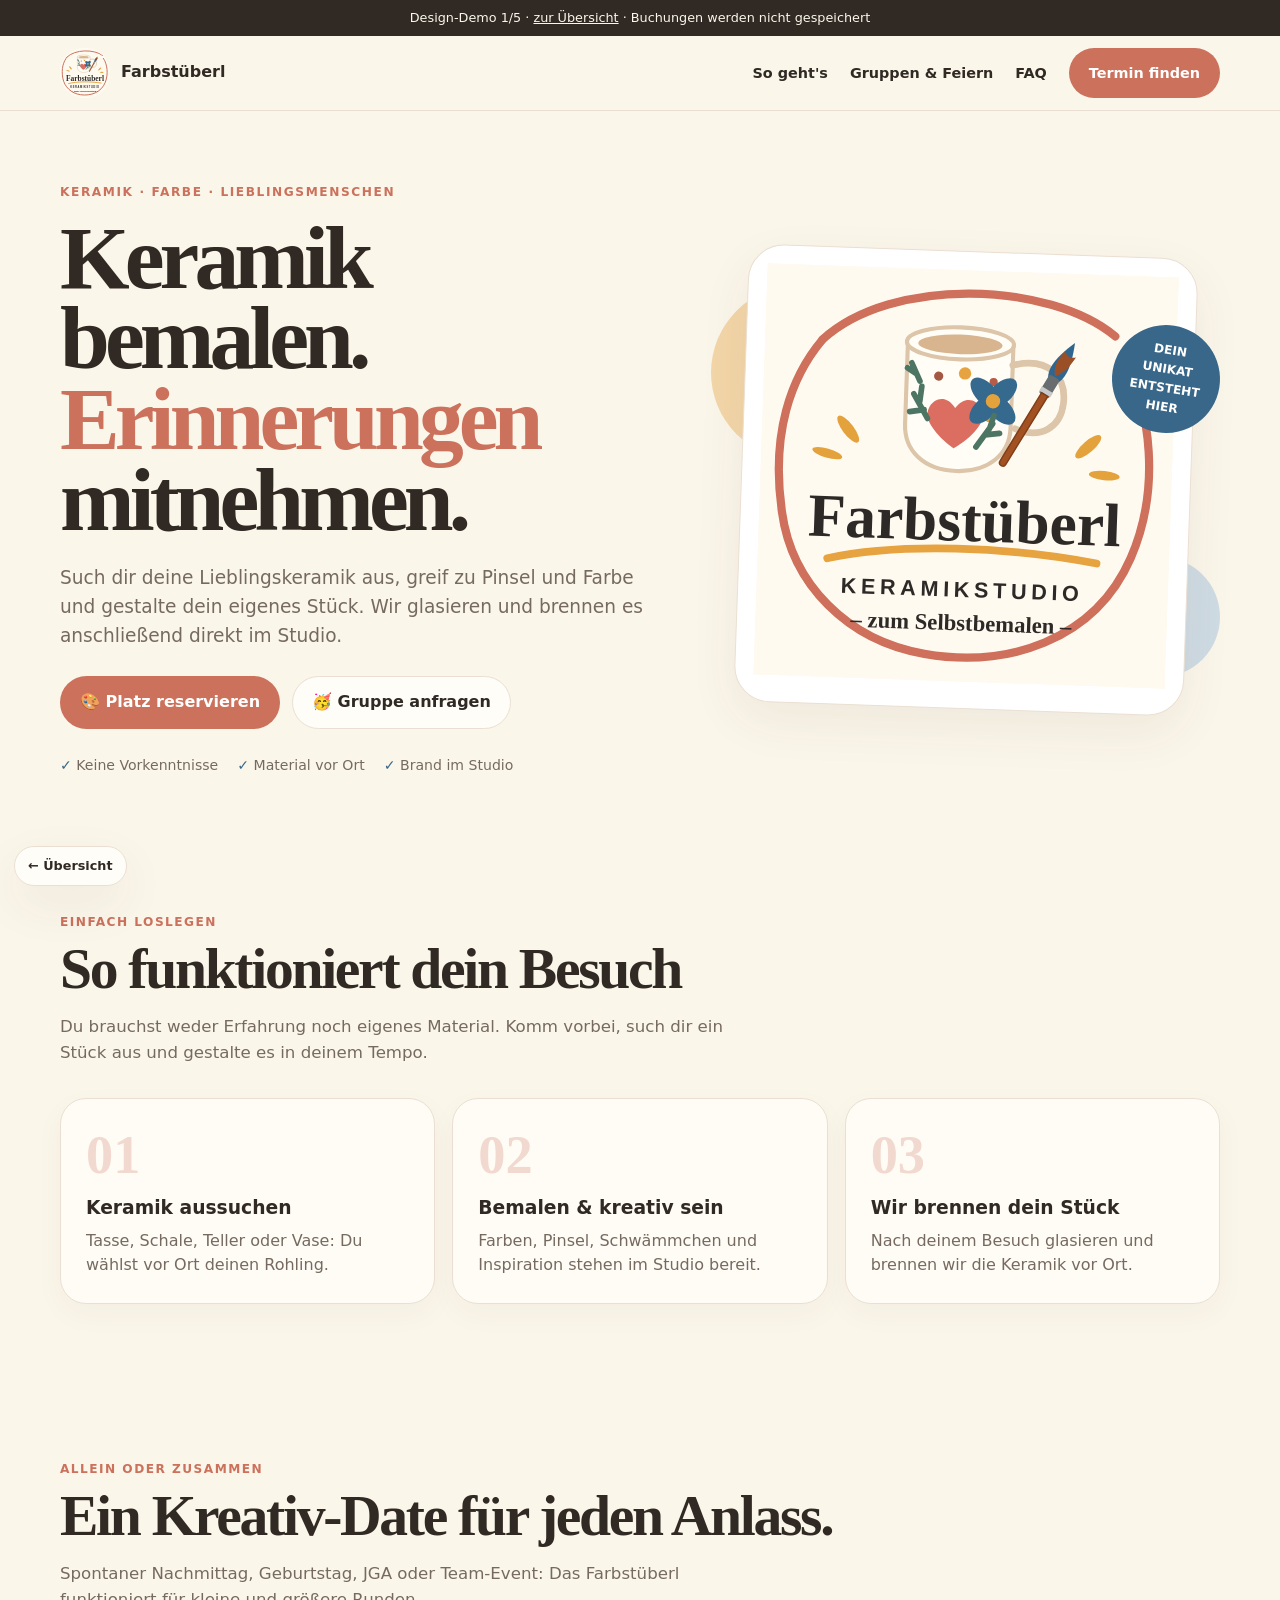
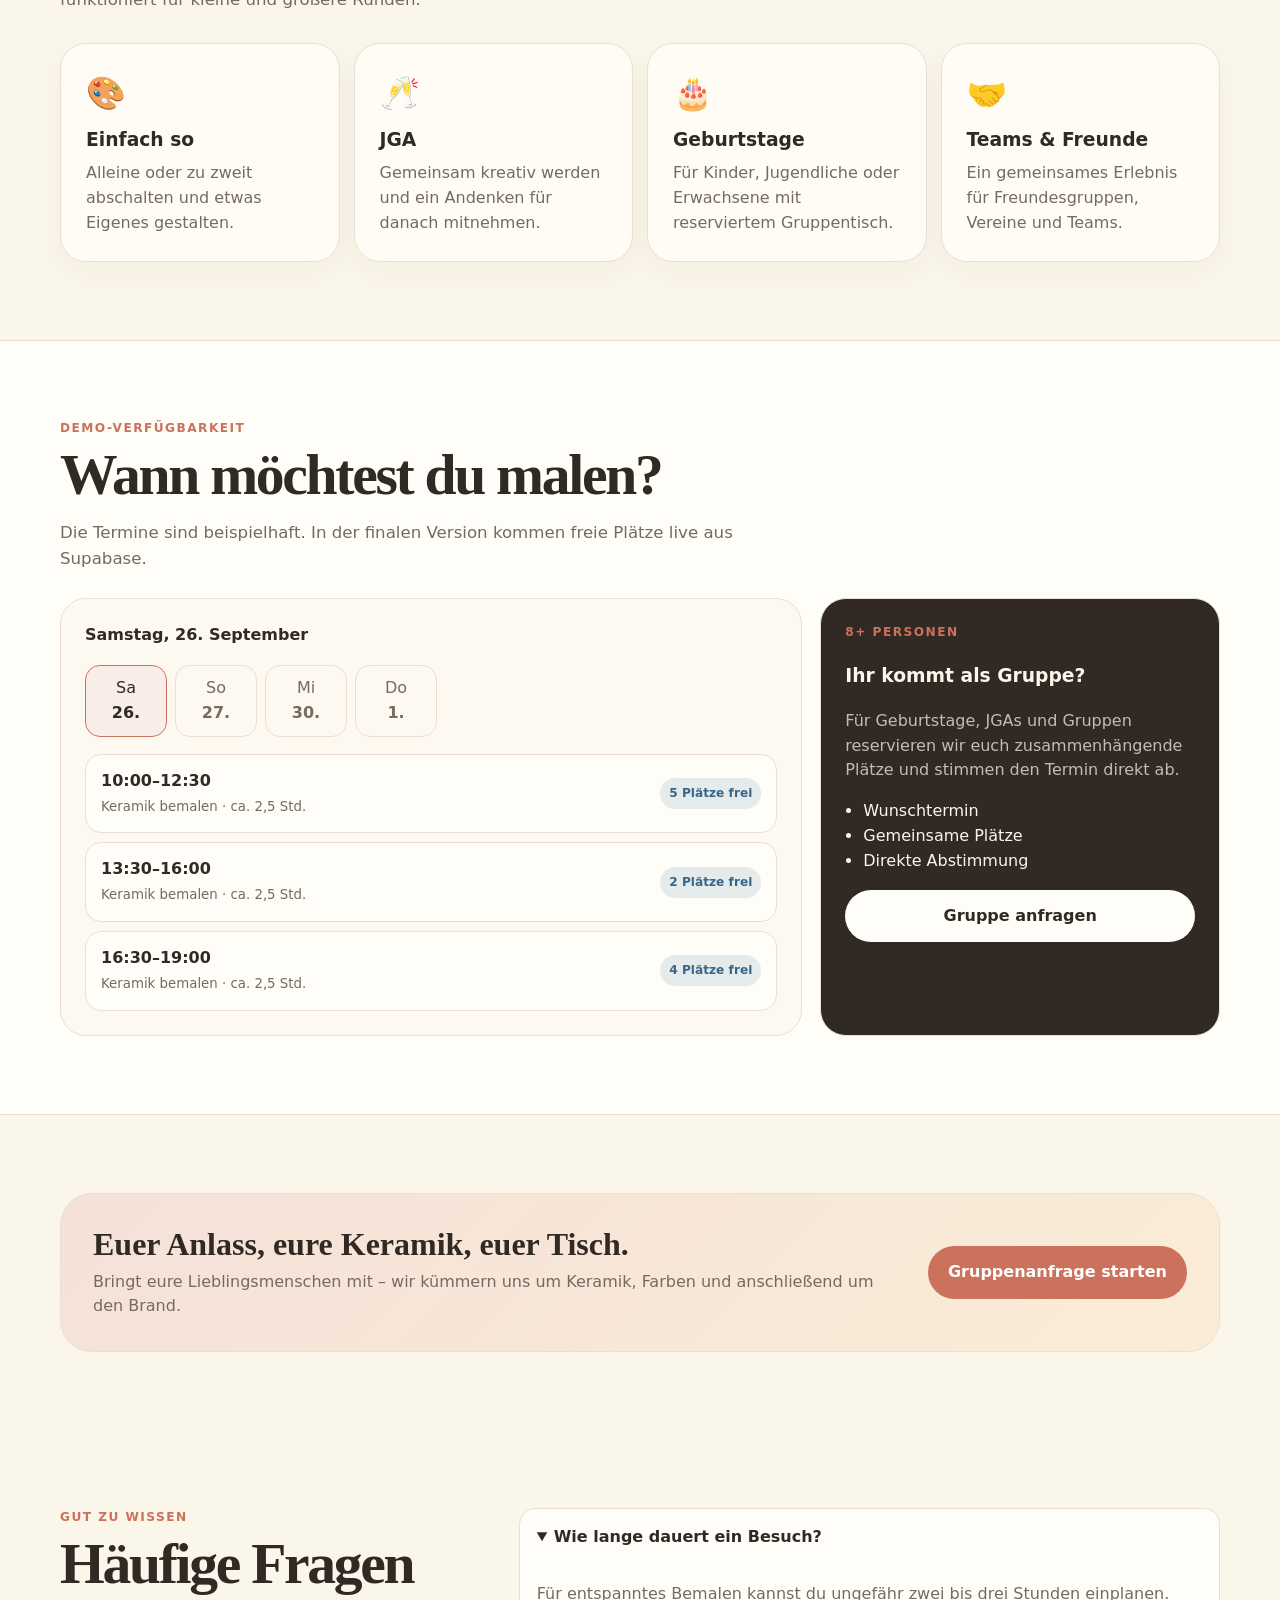
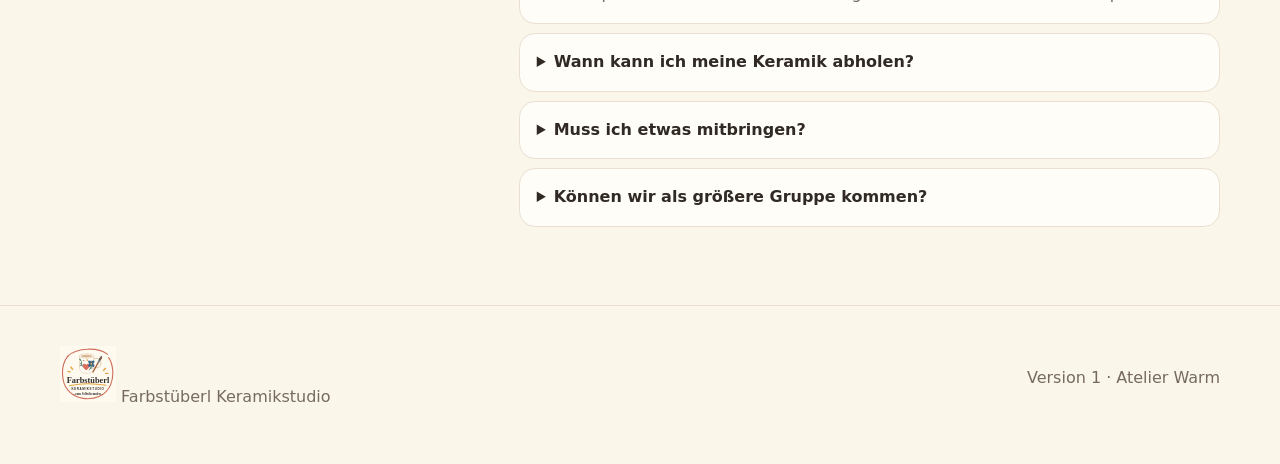
==== version-1/index.html @ 259da5bd "Add design demo 1 Atelier Warm" ====
<!doctype html><html lang="de" class="theme-1"><head><meta charset="utf-8"><meta name="viewport" content="width=device-width,initial-scale=1"><meta name="description" content="Farbstüberl Keramikstudio – Keramik selbst bemalen, Gruppen, Geburtstage, JGA und Buchung."><title>Farbstüberl · Version 1 – Atelier Warm</title><link rel="icon" href="../assets/logo.svg"><link rel="stylesheet" href="../assets/demo.css"></head><body>
<div class="demo-bar">Design-Demo 1/5 · <a href="../">zur Übersicht</a> · Buchungen werden nicht gespeichert</div>
<header><div class="wrap"><nav><a class="brand" href="#"><img src="../assets/logo.svg" alt="Farbstüberl Logo"><span>Farbstüberl</span></a><div class="navlinks"><a href="#ablauf">So geht's</a><a href="#anlaesse">Gruppen & Feiern</a><a href="#faq">FAQ</a><a class="btn" href="#buchen">Termin finden</a></div></nav></div></header>
<main><section class="hero"><div class="wrap hero-grid"><div><div class="eyebrow">Keramik · Farbe · Lieblingsmenschen</div><h1>Keramik bemalen.<br><span>Erinnerungen</span> mitnehmen.</h1><p class="lead">Such dir deine Lieblingskeramik aus, greif zu Pinsel und Farbe und gestalte dein eigenes Stück. Wir glasieren und brennen es anschließend direkt im Studio.</p><div class="actions"><a class="btn" href="#buchen">🎨 Platz reservieren</a><button class="btn alt group-btn">🥳 Gruppe anfragen</button></div><div class="micro"><span><b>✓</b> Keine Vorkenntnisse</span><span><b>✓</b> Material vor Ort</span><span><b>✓</b> Brand im Studio</span></div></div><div class="hero-art"><div class="blob a"></div><div class="blob b"></div><div class="logo-card"><img src="../assets/logo.svg" alt="Farbstüberl Keramikstudio"></div><div class="stamp">DEIN<br>UNIKAT<br>ENTSTEHT<br>HIER</div></div></div></section>
<section id="ablauf"><div class="wrap"><div class="kicker">Einfach loslegen</div><h2>So funktioniert dein Besuch</h2><p class="copy">Du brauchst weder Erfahrung noch eigenes Material. Komm vorbei, such dir ein Stück aus und gestalte es in deinem Tempo.</p><div class="cards"><article class="card step"><div class="num">01</div><h3>Keramik aussuchen</h3><p>Tasse, Schale, Teller oder Vase: Du wählst vor Ort deinen Rohling.</p></article><article class="card step"><div class="num">02</div><h3>Bemalen & kreativ sein</h3><p>Farben, Pinsel, Schwämmchen und Inspiration stehen im Studio bereit.</p></article><article class="card step"><div class="num">03</div><h3>Wir brennen dein Stück</h3><p>Nach deinem Besuch glasieren und brennen wir die Keramik vor Ort.</p></article></div></div></section>
<section id="anlaesse"><div class="wrap"><div class="kicker">Allein oder zusammen</div><h2>Ein Kreativ-Date für jeden Anlass.</h2><p class="copy">Spontaner Nachmittag, Geburtstag, JGA oder Team-Event: Das Farbstüberl funktioniert für kleine und größere Runden.</p><div class="occasion-grid"><article class="card occasion"><span class="emoji">🎨</span><div><h3>Einfach so</h3><p>Alleine oder zu zweit abschalten und etwas Eigenes gestalten.</p></div></article><article class="card occasion"><span class="emoji">🥂</span><div><h3>JGA</h3><p>Gemeinsam kreativ werden und ein Andenken für danach mitnehmen.</p></div></article><article class="card occasion"><span class="emoji">🎂</span><div><h3>Geburtstage</h3><p>Für Kinder, Jugendliche oder Erwachsene mit reserviertem Gruppentisch.</p></div></article><article class="card occasion"><span class="emoji">🤝</span><div><h3>Teams & Freunde</h3><p>Ein gemeinsames Erlebnis für Freundesgruppen, Vereine und Teams.</p></div></article></div></div></section>
<section class="booking" id="buchen"><div class="wrap"><div class="kicker">Demo-Verfügbarkeit</div><h2>Wann möchtest du malen?</h2><p class="copy">Die Termine sind beispielhaft. In der finalen Version kommen freie Plätze live aus Supabase.</p><div class="bookgrid"><div class="panel"><strong>Samstag, 26. September</strong><div class="days"><div class="day active">Sa<br><b>26.</b></div><div class="day">So<br><b>27.</b></div><div class="day">Mi<br><b>30.</b></div><div class="day">Do<br><b>1.</b></div></div><div class="slots"><button class="slot" data-slot="Samstag, 26. September · 10:00–12:30"><span><b>10:00–12:30</b><br><small>Keramik bemalen · ca. 2,5 Std.</small></span><span class="free">5 Plätze frei</span></button><button class="slot" data-slot="Samstag, 26. September · 13:30–16:00"><span><b>13:30–16:00</b><br><small>Keramik bemalen · ca. 2,5 Std.</small></span><span class="free">2 Plätze frei</span></button><button class="slot" data-slot="Samstag, 26. September · 16:30–19:00"><span><b>16:30–19:00</b><br><small>Keramik bemalen · ca. 2,5 Std.</small></span><span class="free">4 Plätze frei</span></button></div></div><aside class="panel groupbox"><div class="kicker">8+ Personen</div><h3>Ihr kommt als Gruppe?</h3><p>Für Geburtstage, JGAs und Gruppen reservieren wir euch zusammenhängende Plätze und stimmen den Termin direkt ab.</p><ul><li>Wunschtermin</li><li>Gemeinsame Plätze</li><li>Direkte Abstimmung</li></ul><button class="btn group-btn">Gruppe anfragen</button></aside></div></div></section>
<section><div class="wrap"><div class="cta"><div><h3>Euer Anlass, eure Keramik, euer Tisch.</h3><p>Bringt eure Lieblingsmenschen mit – wir kümmern uns um Keramik, Farben und anschließend um den Brand.</p></div><button class="btn group-btn">Gruppenanfrage starten</button></div></div></section>
<section id="faq"><div class="wrap faq"><div><div class="kicker">Gut zu wissen</div><h2>Häufige Fragen</h2></div><div class="faqs"><details open><summary>Wie lange dauert ein Besuch?</summary><p>Für entspanntes Bemalen kannst du ungefähr zwei bis drei Stunden einplanen.</p></details><details><summary>Wann kann ich meine Keramik abholen?</summary><p>Nach dem Bemalen wird dein Stück glasiert und direkt im Studio gebrannt. Den Abholtermin teilen wir dir mit.</p></details><details><summary>Muss ich etwas mitbringen?</summary><p>Nein. Keramik, Farben, Pinsel und weiteres Material gibt es vor Ort.</p></details><details><summary>Können wir als größere Gruppe kommen?</summary><p>Ja. Für JGA, Geburtstag und andere Gruppen empfehlen wir die Gruppenanfrage.</p></details></div></div></section></main>
<footer><div class="wrap foot"><div><img src="../assets/logo.svg" alt=""> Farbstüberl Keramikstudio</div><div>Version 1 · Atelier Warm</div></div></footer><a class="back" href="../">← Übersicht</a>
<div class="modal"><div class="modal-panel"><button class="modal-close" aria-label="Schließen">×</button><h3>Platz reservieren</h3><p>Demo – es werden keine Daten gespeichert.</p><div id="chosen"></div><form class="form" id="demo-form" onsubmit="event.preventDefault();this.style.display='none';document.getElementById('success').hidden=false"><input placeholder="Name" required><input type="email" placeholder="E-Mail" required><select><option>1 Person</option><option>2 Personen</option><option>3 Personen</option><option>4 Personen</option><option>5+ Personen</option></select><select><option>Einfach so</option><option>Geburtstag</option><option>JGA</option><option>Team</option></select><button class="btn" type="submit">Demo-Buchung absenden</button></form><div class="success" id="success" hidden><h3>✓ Sieht gut aus!</h3><p>In der echten Version wäre die Buchung jetzt gespeichert und bestätigt.</p><button class="btn modal-close">Schließen</button></div></div></div><script src="../assets/demo.js"></script></body></html>
---- assets/demo.css ----
:root{--bg:#fbf6ea;--paper:#fffdf8;--ink:#302924;--muted:#766a60;--accent:#cb715c;--accent2:#386789;--accent3:#e4a33e;--line:#eadfd2;--shadow:0 18px 50px #49382812;--radius:26px}
*{box-sizing:border-box}html{scroll-behavior:smooth}body{margin:0;background:var(--bg);color:var(--ink);font-family:Inter,ui-sans-serif,system-ui,-apple-system,sans-serif;line-height:1.55}a{color:inherit;text-decoration:none}button,input,select{font:inherit}.wrap{width:min(1160px,calc(100% - 32px));margin:auto}
.demo-bar{background:var(--ink);color:var(--bg);padding:8px 16px;text-align:center;font-size:.8rem}.demo-bar a{text-decoration:underline}
header{position:sticky;top:0;z-index:30;background:color-mix(in srgb,var(--bg) 88%,transparent);backdrop-filter:blur(14px);border-bottom:1px solid var(--line)}
nav{min-height:74px;display:flex;align-items:center;justify-content:space-between;gap:20px}.brand{display:flex;align-items:center;gap:11px;font-weight:900}.brand img{width:50px;height:50px;border-radius:50%;background:#fff}.navlinks{display:flex;gap:22px;align-items:center;font-size:.9rem;font-weight:750}
.btn{display:inline-flex;align-items:center;justify-content:center;border:1px solid transparent;border-radius:999px;padding:13px 19px;background:var(--accent);color:white;font-weight:850;cursor:pointer;transition:.18s}.btn:hover{transform:translateY(-1px)}.btn.alt{background:var(--paper);color:var(--ink);border-color:var(--line)}
.hero{padding:72px 0 58px;overflow:hidden}.hero-grid{display:grid;grid-template-columns:1.08fr .92fr;gap:54px;align-items:center}.eyebrow{text-transform:uppercase;letter-spacing:.13em;color:var(--accent);font-size:.76rem;font-weight:900}
h1{font-family:Georgia,serif;font-size:clamp(3.4rem,7vw,6.6rem);line-height:.9;letter-spacing:-.055em;margin:16px 0 24px}h1 span{color:var(--accent)}.lead{font-size:1.16rem;color:var(--muted);max-width:670px}.actions{display:flex;gap:12px;flex-wrap:wrap;margin-top:26px}.micro{display:flex;gap:19px;flex-wrap:wrap;margin-top:26px;color:var(--muted);font-size:.88rem}.micro b{color:var(--accent2)}
.hero-art{position:relative;min-height:490px;display:grid;place-items:center}.logo-card{position:relative;z-index:2;width:min(450px,90%);aspect-ratio:1;background:#fff;border:1px solid var(--line);border-radius:36px;padding:18px;box-shadow:var(--shadow);transform:rotate(2deg)}.logo-card img{width:100%;height:100%;object-fit:contain}.blob{position:absolute;border-radius:50%}.blob.a{width:175px;height:175px;background:color-mix(in srgb,var(--accent3) 45%,white);left:0;top:50px}.blob.b{width:120px;height:120px;background:color-mix(in srgb,var(--accent2) 24%,white);right:0;bottom:48px}.stamp{position:absolute;right:0;top:90px;z-index:4;width:108px;height:108px;border-radius:50%;display:grid;place-items:center;text-align:center;background:var(--accent2);color:white;font-size:.76rem;font-weight:900;transform:rotate(9deg)}
section{padding:78px 0}.kicker{text-transform:uppercase;letter-spacing:.12em;color:var(--accent);font-size:.76rem;font-weight:900}h2{font-family:Georgia,serif;font-size:clamp(2.25rem,4.5vw,4rem);line-height:1;letter-spacing:-.04em;margin:8px 0 14px}.copy{color:var(--muted);max-width:700px;font-size:1.04rem}
.cards{display:grid;grid-template-columns:repeat(3,1fr);gap:17px;margin-top:32px}.card{background:color-mix(in srgb,var(--paper) 92%,transparent);border:1px solid var(--line);border-radius:var(--radius);padding:25px;box-shadow:0 10px 30px #4938280a}.step .num{font:700 3.4rem Georgia;color:color-mix(in srgb,var(--accent) 25%,transparent)}.step h3,.occasion h3{margin:7px 0}.step p,.occasion p{margin:0;color:var(--muted)}
.occasion-grid{display:grid;grid-template-columns:repeat(4,1fr);gap:14px;margin-top:30px}.occasion{min-height:190px;display:flex;flex-direction:column;justify-content:space-between}.emoji{font-size:2rem}
.booking{background:var(--paper);border-block:1px solid var(--line)}.bookgrid{display:grid;grid-template-columns:1.3fr .7fr;gap:18px;margin-top:27px}.panel{background:color-mix(in srgb,var(--bg) 58%,var(--paper));border:1px solid var(--line);border-radius:var(--radius);padding:24px}.days{display:flex;gap:8px;overflow:auto;margin:17px 0}.day{min-width:82px;border:1px solid var(--line);border-radius:15px;padding:10px;text-align:center;color:var(--muted)}.day.active{background:color-mix(in srgb,var(--accent) 11%,var(--paper));border-color:var(--accent);color:var(--ink)}.slots{display:grid;gap:9px}.slot{width:100%;border:1px solid var(--line);background:var(--paper);color:var(--ink);border-radius:16px;padding:14px 15px;display:flex;justify-content:space-between;align-items:center;text-align:left;cursor:pointer}.slot:hover{border-color:var(--accent)}.slot small{color:var(--muted)}.free{background:color-mix(in srgb,var(--accent2) 13%,var(--paper));color:var(--accent2);border-radius:999px;padding:6px 9px;font-size:.76rem;font-weight:900}
.groupbox{background:var(--ink);color:var(--bg)}.groupbox p{color:color-mix(in srgb,var(--bg) 72%,transparent)}.groupbox ul{padding-left:18px}.groupbox .btn{width:100%;background:var(--paper);color:var(--ink)}
.cta{display:grid;grid-template-columns:1fr auto;gap:25px;align-items:center;background:linear-gradient(135deg,color-mix(in srgb,var(--accent) 20%,var(--paper)),color-mix(in srgb,var(--accent3) 18%,var(--paper)));border:1px solid var(--line);border-radius:calc(var(--radius) + 6px);padding:32px}.cta h3{font:700 2rem Georgia;margin:0 0 7px}.cta p{margin:0;color:var(--muted)}
.faq{display:grid;grid-template-columns:.75fr 1.25fr;gap:38px}.faqs{display:grid;gap:9px}details{background:var(--paper);border:1px solid var(--line);border-radius:16px;padding:0 17px}summary{padding:16px 0;font-weight:850;cursor:pointer}details p{color:var(--muted)}
footer{border-top:1px solid var(--line);padding:40px 0 54px;color:var(--muted)}.foot{display:flex;justify-content:space-between;align-items:center;gap:20px}.foot img{width:56px}
.modal{position:fixed;inset:0;background:#201915aa;display:none;place-items:center;padding:18px;z-index:99}.modal.open{display:grid}.modal-panel{width:min(560px,100%);background:var(--paper);color:var(--ink);border:1px solid var(--line);border-radius:26px;padding:25px;position:relative;box-shadow:0 28px 90px #0005}.modal-close{position:absolute;right:14px;top:14px;width:40px;height:40px;border:1px solid var(--line);border-radius:50%;background:var(--bg);color:var(--ink);cursor:pointer}.modal h3{font:700 1.75rem Georgia;margin:0 48px 8px 0}#chosen{background:var(--bg);border:1px solid var(--line);border-radius:13px;padding:12px;margin:14px 0}.form{display:grid;grid-template-columns:1fr 1fr;gap:10px}.form input,.form select{width:100%;padding:11px;border:1px solid var(--line);border-radius:12px;background:#fff;color:#222}.form .btn{grid-column:1/-1}.success{text-align:center;padding:18px}
.back{position:fixed;left:14px;bottom:14px;z-index:50;background:var(--paper);color:var(--ink);border:1px solid var(--line);padding:9px 13px;border-radius:999px;font-size:.8rem;font-weight:850;box-shadow:var(--shadow)}
/* Version 2: Color Pop */
.theme-2{--bg:#fff7df;--paper:#fff;--ink:#252220;--muted:#5e554d;--accent:#e86f61;--accent2:#2e6893;--accent3:#f6c945;--line:#252220;--radius:18px}.theme-2 body{}.theme-2 header{background:#f6c945f0;border-bottom:3px solid var(--ink)}.theme-2 .brand img,.theme-2 .card,.theme-2 .panel,.theme-2 .logo-card,.theme-2 details,.theme-2 .cta{border-width:3px;box-shadow:7px 7px 0 var(--ink)}.theme-2 .btn{border:3px solid var(--ink);box-shadow:4px 4px 0 var(--ink);border-radius:14px}.theme-2 h1,.theme-2 h2,.theme-2 .cta h3{font-family:Arial Black,Arial,sans-serif;text-transform:uppercase}.theme-2 h1{font-size:clamp(3.7rem,8vw,7.2rem)}.theme-2 h1 span{display:inline-block;background:var(--accent);color:#fff;padding:0 .08em;transform:rotate(-2deg)}.theme-2 .logo-card{transform:rotate(3deg)}.theme-2 .stamp{background:var(--accent);border:3px solid var(--ink)}.theme-2 .occasion:nth-child(2){background:var(--accent3)}.theme-2 .occasion:nth-child(3){background:var(--accent2);color:white}.theme-2 .occasion:nth-child(3) p{color:#e8eef4}
/* Version 3: Galerie Minimal */
.theme-3{--bg:#f7f5f0;--paper:#fff;--ink:#1e1d1a;--muted:#77736d;--accent:#b75f4e;--accent2:#4a4a46;--accent3:#d9d5cd;--line:#d9d5cd;--radius:0}.theme-3 .btn{border-radius:0;background:var(--ink)}.theme-3 .btn.alt{background:transparent;border:0;border-bottom:1px solid var(--ink)}.theme-3 .logo-card,.theme-3 .card,.theme-3 .panel,.theme-3 details,.theme-3 .cta{box-shadow:none}.theme-3 .logo-card{transform:none}.theme-3 .blob,.theme-3 .stamp{display:none}.theme-3 h1{font-weight:400;font-size:clamp(4rem,8vw,7.6rem)}.theme-3 .cards,.theme-3 .occasion-grid{gap:0}.theme-3 .card{border-right:0;border-bottom:0}.theme-3 .card:last-child{border-right:1px solid var(--line)}.theme-3 .occasion{min-height:220px}.theme-3 .slot{border-radius:0;border-inline:0}.theme-3 .day{border-radius:0}.theme-3 .groupbox{background:#f0eee9;color:var(--ink)}.theme-3 .groupbox p{color:var(--muted)}.theme-3 .groupbox .btn{background:var(--ink);color:white}
/* Version 4: Night Studio */
.theme-4{--bg:#15181c;--paper:#20242a;--ink:#f7f1e8;--muted:#aeb2b6;--accent:#75c5c7;--accent2:#ed8b65;--accent3:#f1c05e;--line:#353b43;--radius:23px}.theme-4 body{background:radial-gradient(circle at 75% 0,#21343b,transparent 28%),var(--bg)}.theme-4 header{background:#15181cee}.theme-4 .logo-card{background:#fff;box-shadow:0 30px 90px #0008}.theme-4 .stamp{background:var(--accent2)}.theme-4 .card,.theme-4 .panel,.theme-4 details{background:linear-gradient(145deg,#20242a,#1a1d22)}.theme-4 .booking{background:#111418}.theme-4 .slot{background:#171b1f}.theme-4 .groupbox{background:linear-gradient(145deg,#2c2524,#20242a)}.theme-4 .groupbox .btn{background:var(--accent2);color:#17120f}.theme-4 .cta{background:linear-gradient(90deg,#2c2524,#1e292b)}
/* Version 5: Handgemacht */
.theme-5{--bg:#fbf3df;--paper:#fffaf0;--ink:#312b27;--muted:#75685d;--accent:#ce6e59;--accent2:#3d6f92;--accent3:#e7aa41;--line:#3b332d;--radius:8px}.theme-5 body{background-color:var(--bg);background-image:linear-gradient(#8d78570b 1px,transparent 1px),linear-gradient(90deg,#8d78570b 1px,transparent 1px);background-size:24px 24px}.theme-5 h1{font-family:"Comic Sans MS","Bradley Hand",cursive}.theme-5 h2,.theme-5 .cta h3{font-family:"Comic Sans MS","Bradley Hand",cursive}.theme-5 .btn,.theme-5 .card,.theme-5 .panel,.theme-5 details,.theme-5 .logo-card,.theme-5 .cta{border-width:2px;box-shadow:6px 7px 0 #77665333}.theme-5 .card:nth-child(odd){transform:rotate(-.5deg)}.theme-5 .card:nth-child(even){transform:rotate(.6deg)}.theme-5 .logo-card{transform:rotate(4deg)}.theme-5 .stamp{border:2px solid var(--line);background:var(--accent3);color:var(--ink)}.theme-5 .booking{background:#f0e3c8;border-block:2px dashed #a49174}.theme-5 .groupbox{background:#f5d6cf;color:var(--ink)}.theme-5 .groupbox p{color:var(--muted)}.theme-5 .groupbox .btn{background:var(--accent);color:#fff}
@media(max-width:900px){.navlinks a:not(.btn){display:none}.hero-grid,.bookgrid,.faq{grid-template-columns:1fr}.hero-art{min-height:410px}.cards{grid-template-columns:1fr}.occasion-grid{grid-template-columns:1fr 1fr}.cta{grid-template-columns:1fr}}@media(max-width:600px){h1{font-size:3.5rem}.occasion-grid{grid-template-columns:1fr}.form{grid-template-columns:1fr}.form .btn{grid-column:auto}.foot{flex-direction:column;align-items:flex-start}}
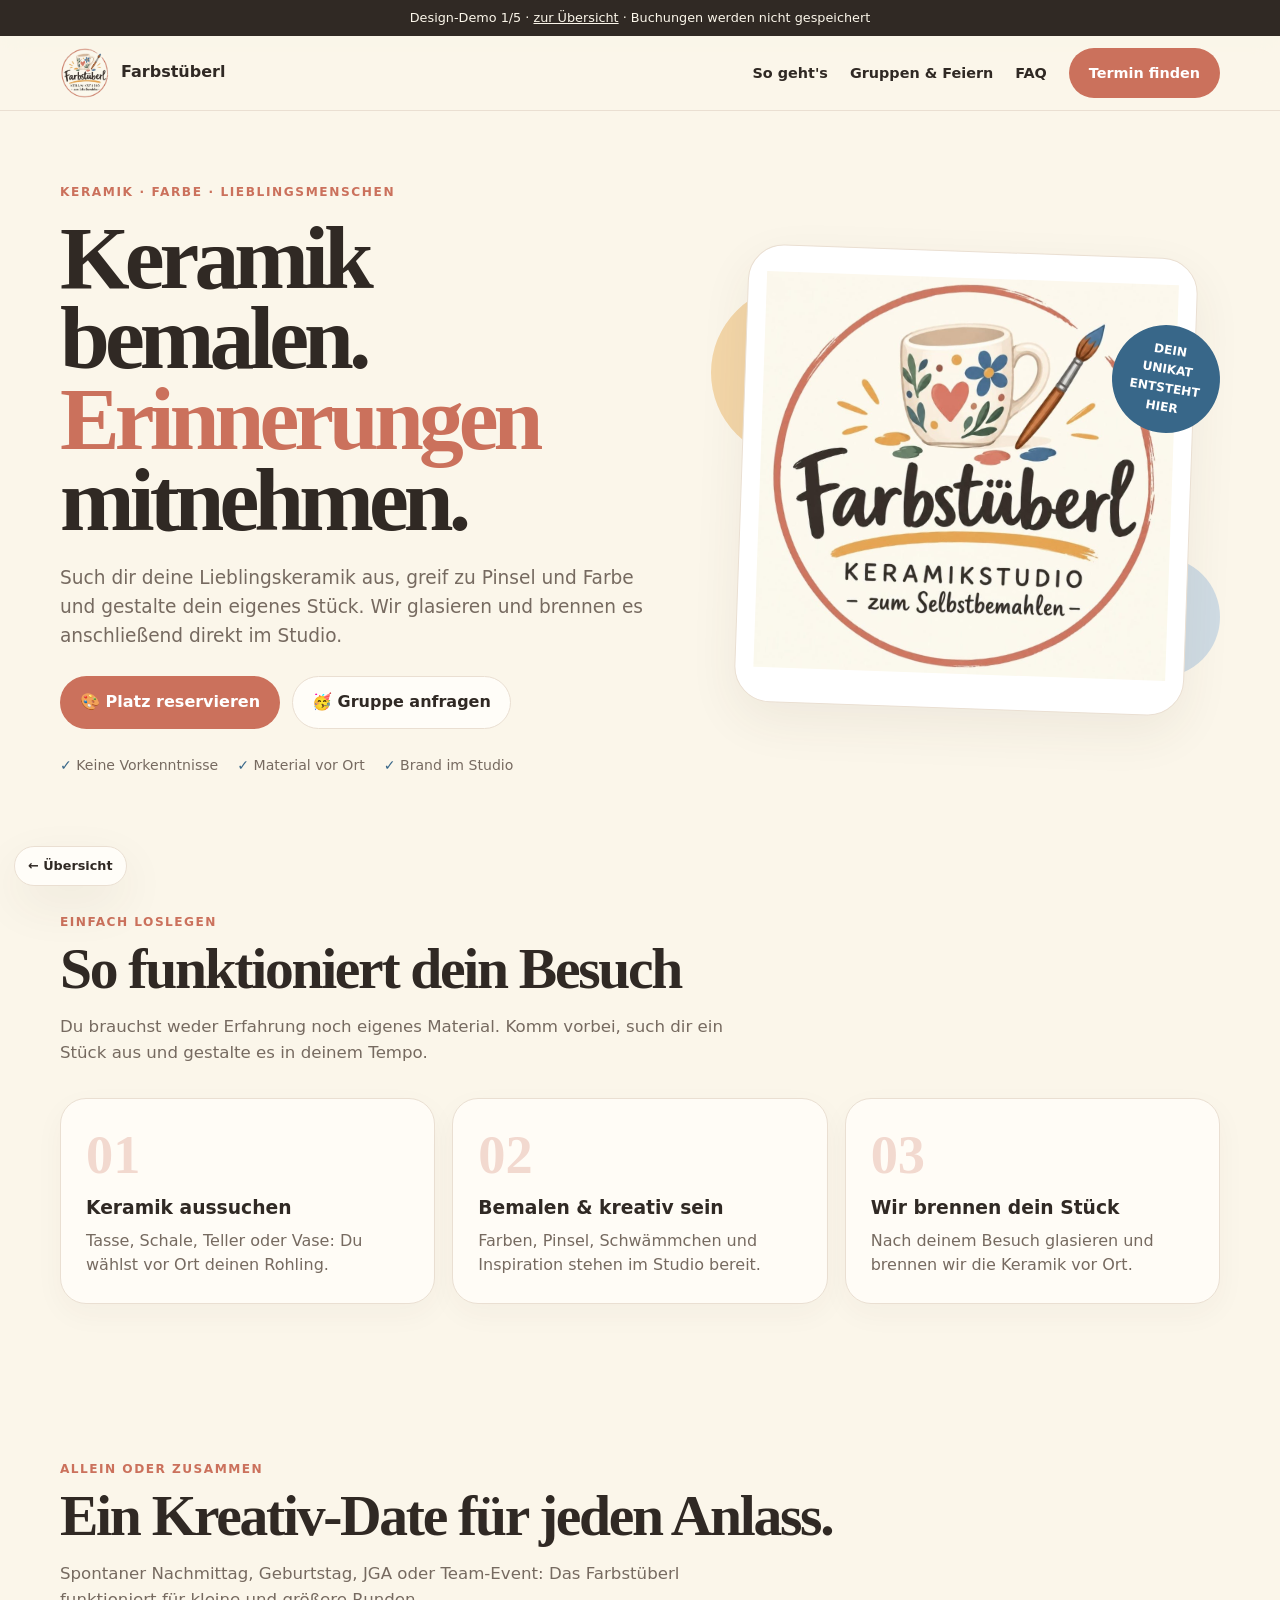
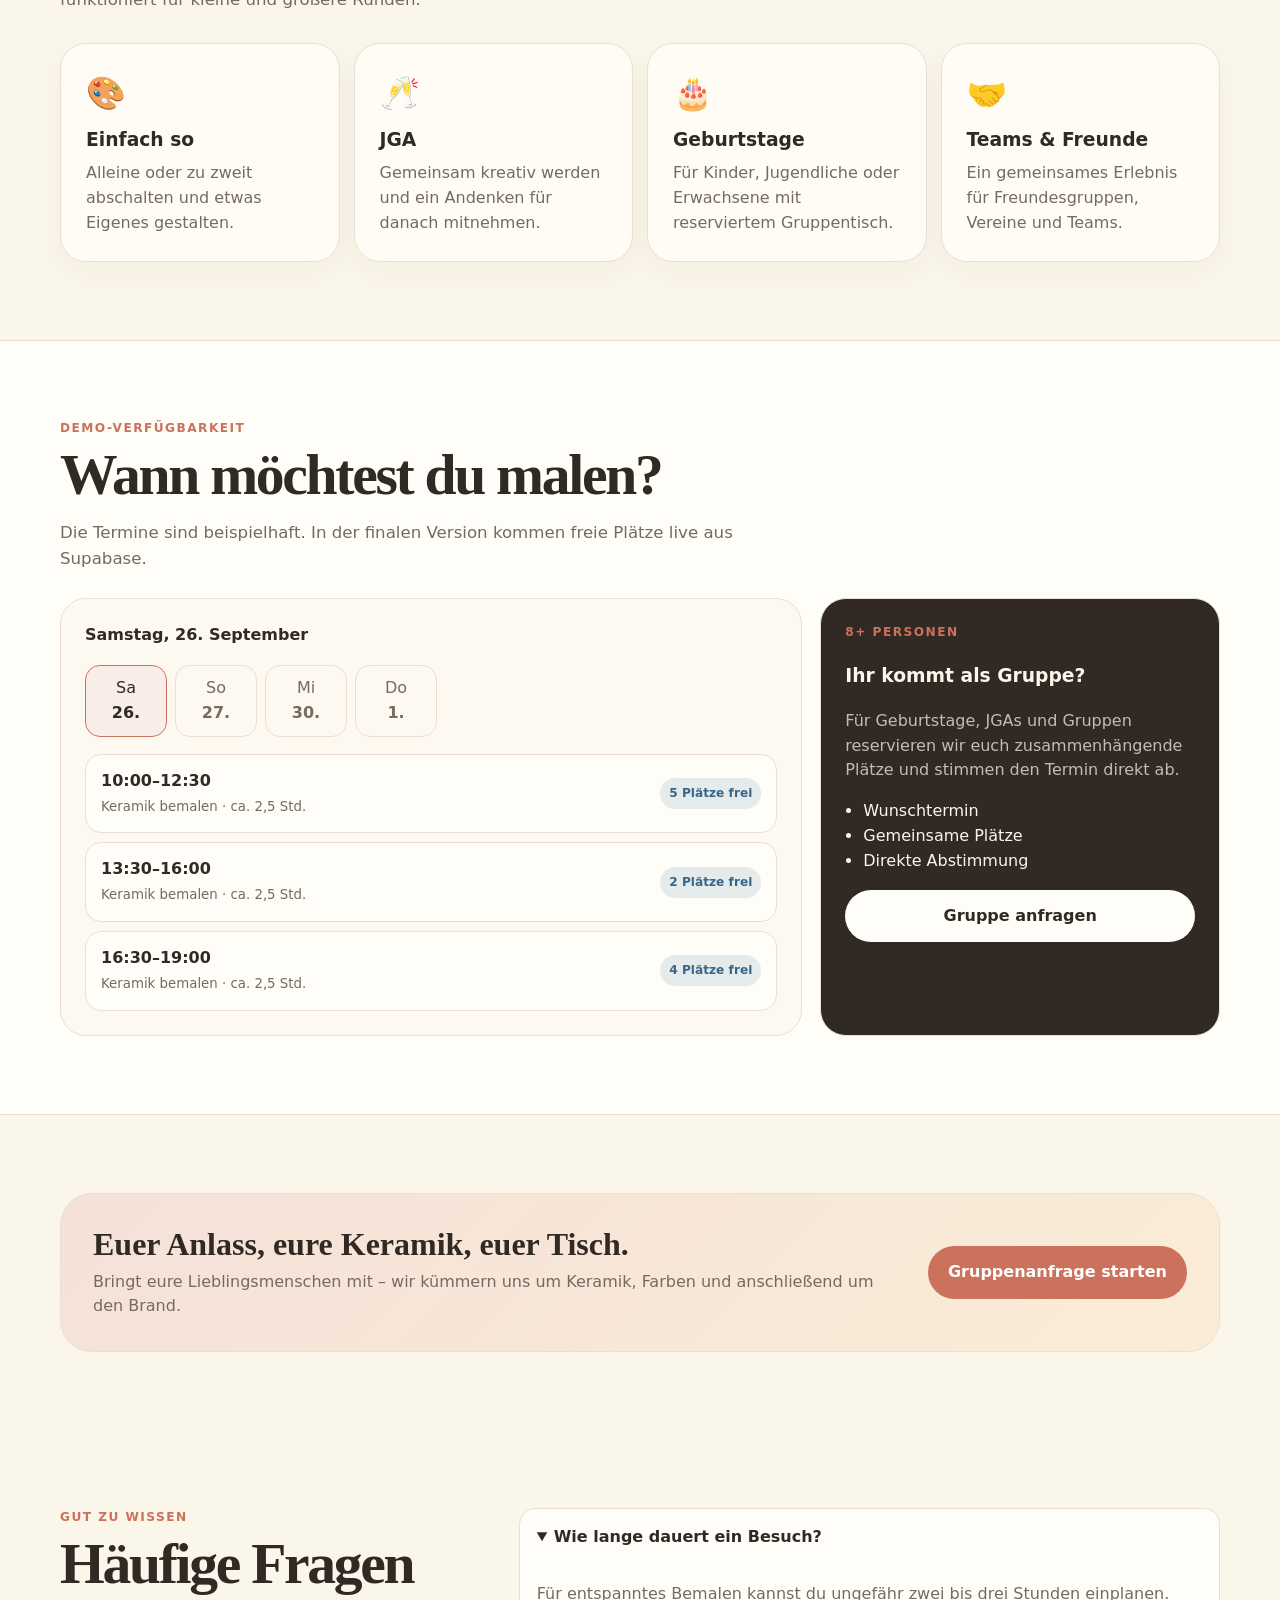
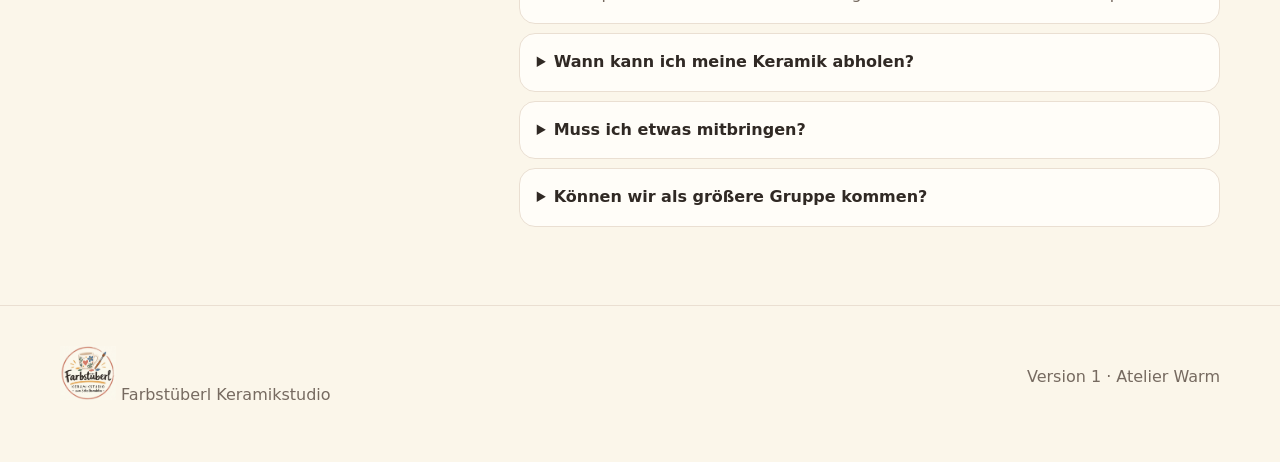
==== commit 508d89c5: "Use original uploaded logo in version-1/index.html" ====
--- a/version-1/index.html
+++ b/version-1/index.html
@@ -1,11 +1,11 @@
-<!doctype html><html lang="de" class="theme-1"><head><meta charset="utf-8"><meta name="viewport" content="width=device-width,initial-scale=1"><meta name="description" content="Farbstüberl Keramikstudio – Keramik selbst bemalen, Gruppen, Geburtstage, JGA und Buchung."><title>Farbstüberl · Version 1 – Atelier Warm</title><link rel="icon" href="../assets/logo.svg"><link rel="stylesheet" href="../assets/demo.css"></head><body>
+<!doctype html><html lang="de" class="theme-1"><head><meta charset="utf-8"><meta name="viewport" content="width=device-width,initial-scale=1"><meta name="description" content="Farbstüberl Keramikstudio – Keramik selbst bemalen, Gruppen, Geburtstage, JGA und Buchung."><title>Farbstüberl · Version 1 – Atelier Warm</title><link rel="icon" href="../assets/e988e563-e291-4634-ac6d-7176b9a5bbd1.jpeg"><link rel="stylesheet" href="../assets/demo.css"></head><body>
 <div class="demo-bar">Design-Demo 1/5 · <a href="../">zur Übersicht</a> · Buchungen werden nicht gespeichert</div>
-<header><div class="wrap"><nav><a class="brand" href="#"><img src="../assets/logo.svg" alt="Farbstüberl Logo"><span>Farbstüberl</span></a><div class="navlinks"><a href="#ablauf">So geht's</a><a href="#anlaesse">Gruppen & Feiern</a><a href="#faq">FAQ</a><a class="btn" href="#buchen">Termin finden</a></div></nav></div></header>
-<main><section class="hero"><div class="wrap hero-grid"><div><div class="eyebrow">Keramik · Farbe · Lieblingsmenschen</div><h1>Keramik bemalen.<br><span>Erinnerungen</span> mitnehmen.</h1><p class="lead">Such dir deine Lieblingskeramik aus, greif zu Pinsel und Farbe und gestalte dein eigenes Stück. Wir glasieren und brennen es anschließend direkt im Studio.</p><div class="actions"><a class="btn" href="#buchen">🎨 Platz reservieren</a><button class="btn alt group-btn">🥳 Gruppe anfragen</button></div><div class="micro"><span><b>✓</b> Keine Vorkenntnisse</span><span><b>✓</b> Material vor Ort</span><span><b>✓</b> Brand im Studio</span></div></div><div class="hero-art"><div class="blob a"></div><div class="blob b"></div><div class="logo-card"><img src="../assets/logo.svg" alt="Farbstüberl Keramikstudio"></div><div class="stamp">DEIN<br>UNIKAT<br>ENTSTEHT<br>HIER</div></div></div></section>
+<header><div class="wrap"><nav><a class="brand" href="#"><img src="../assets/e988e563-e291-4634-ac6d-7176b9a5bbd1.jpeg" alt="Farbstüberl Logo"><span>Farbstüberl</span></a><div class="navlinks"><a href="#ablauf">So geht's</a><a href="#anlaesse">Gruppen & Feiern</a><a href="#faq">FAQ</a><a class="btn" href="#buchen">Termin finden</a></div></nav></div></header>
+<main><section class="hero"><div class="wrap hero-grid"><div><div class="eyebrow">Keramik · Farbe · Lieblingsmenschen</div><h1>Keramik bemalen.<br><span>Erinnerungen</span> mitnehmen.</h1><p class="lead">Such dir deine Lieblingskeramik aus, greif zu Pinsel und Farbe und gestalte dein eigenes Stück. Wir glasieren und brennen es anschließend direkt im Studio.</p><div class="actions"><a class="btn" href="#buchen">🎨 Platz reservieren</a><button class="btn alt group-btn">🥳 Gruppe anfragen</button></div><div class="micro"><span><b>✓</b> Keine Vorkenntnisse</span><span><b>✓</b> Material vor Ort</span><span><b>✓</b> Brand im Studio</span></div></div><div class="hero-art"><div class="blob a"></div><div class="blob b"></div><div class="logo-card"><img src="../assets/e988e563-e291-4634-ac6d-7176b9a5bbd1.jpeg" alt="Farbstüberl Keramikstudio"></div><div class="stamp">DEIN<br>UNIKAT<br>ENTSTEHT<br>HIER</div></div></div></section>
 <section id="ablauf"><div class="wrap"><div class="kicker">Einfach loslegen</div><h2>So funktioniert dein Besuch</h2><p class="copy">Du brauchst weder Erfahrung noch eigenes Material. Komm vorbei, such dir ein Stück aus und gestalte es in deinem Tempo.</p><div class="cards"><article class="card step"><div class="num">01</div><h3>Keramik aussuchen</h3><p>Tasse, Schale, Teller oder Vase: Du wählst vor Ort deinen Rohling.</p></article><article class="card step"><div class="num">02</div><h3>Bemalen & kreativ sein</h3><p>Farben, Pinsel, Schwämmchen und Inspiration stehen im Studio bereit.</p></article><article class="card step"><div class="num">03</div><h3>Wir brennen dein Stück</h3><p>Nach deinem Besuch glasieren und brennen wir die Keramik vor Ort.</p></article></div></div></section>
 <section id="anlaesse"><div class="wrap"><div class="kicker">Allein oder zusammen</div><h2>Ein Kreativ-Date für jeden Anlass.</h2><p class="copy">Spontaner Nachmittag, Geburtstag, JGA oder Team-Event: Das Farbstüberl funktioniert für kleine und größere Runden.</p><div class="occasion-grid"><article class="card occasion"><span class="emoji">🎨</span><div><h3>Einfach so</h3><p>Alleine oder zu zweit abschalten und etwas Eigenes gestalten.</p></div></article><article class="card occasion"><span class="emoji">🥂</span><div><h3>JGA</h3><p>Gemeinsam kreativ werden und ein Andenken für danach mitnehmen.</p></div></article><article class="card occasion"><span class="emoji">🎂</span><div><h3>Geburtstage</h3><p>Für Kinder, Jugendliche oder Erwachsene mit reserviertem Gruppentisch.</p></div></article><article class="card occasion"><span class="emoji">🤝</span><div><h3>Teams & Freunde</h3><p>Ein gemeinsames Erlebnis für Freundesgruppen, Vereine und Teams.</p></div></article></div></div></section>
 <section class="booking" id="buchen"><div class="wrap"><div class="kicker">Demo-Verfügbarkeit</div><h2>Wann möchtest du malen?</h2><p class="copy">Die Termine sind beispielhaft. In der finalen Version kommen freie Plätze live aus Supabase.</p><div class="bookgrid"><div class="panel"><strong>Samstag, 26. September</strong><div class="days"><div class="day active">Sa<br><b>26.</b></div><div class="day">So<br><b>27.</b></div><div class="day">Mi<br><b>30.</b></div><div class="day">Do<br><b>1.</b></div></div><div class="slots"><button class="slot" data-slot="Samstag, 26. September · 10:00–12:30"><span><b>10:00–12:30</b><br><small>Keramik bemalen · ca. 2,5 Std.</small></span><span class="free">5 Plätze frei</span></button><button class="slot" data-slot="Samstag, 26. September · 13:30–16:00"><span><b>13:30–16:00</b><br><small>Keramik bemalen · ca. 2,5 Std.</small></span><span class="free">2 Plätze frei</span></button><button class="slot" data-slot="Samstag, 26. September · 16:30–19:00"><span><b>16:30–19:00</b><br><small>Keramik bemalen · ca. 2,5 Std.</small></span><span class="free">4 Plätze frei</span></button></div></div><aside class="panel groupbox"><div class="kicker">8+ Personen</div><h3>Ihr kommt als Gruppe?</h3><p>Für Geburtstage, JGAs und Gruppen reservieren wir euch zusammenhängende Plätze und stimmen den Termin direkt ab.</p><ul><li>Wunschtermin</li><li>Gemeinsame Plätze</li><li>Direkte Abstimmung</li></ul><button class="btn group-btn">Gruppe anfragen</button></aside></div></div></section>
 <section><div class="wrap"><div class="cta"><div><h3>Euer Anlass, eure Keramik, euer Tisch.</h3><p>Bringt eure Lieblingsmenschen mit – wir kümmern uns um Keramik, Farben und anschließend um den Brand.</p></div><button class="btn group-btn">Gruppenanfrage starten</button></div></div></section>
 <section id="faq"><div class="wrap faq"><div><div class="kicker">Gut zu wissen</div><h2>Häufige Fragen</h2></div><div class="faqs"><details open><summary>Wie lange dauert ein Besuch?</summary><p>Für entspanntes Bemalen kannst du ungefähr zwei bis drei Stunden einplanen.</p></details><details><summary>Wann kann ich meine Keramik abholen?</summary><p>Nach dem Bemalen wird dein Stück glasiert und direkt im Studio gebrannt. Den Abholtermin teilen wir dir mit.</p></details><details><summary>Muss ich etwas mitbringen?</summary><p>Nein. Keramik, Farben, Pinsel und weiteres Material gibt es vor Ort.</p></details><details><summary>Können wir als größere Gruppe kommen?</summary><p>Ja. Für JGA, Geburtstag und andere Gruppen empfehlen wir die Gruppenanfrage.</p></details></div></div></section></main>
-<footer><div class="wrap foot"><div><img src="../assets/logo.svg" alt=""> Farbstüberl Keramikstudio</div><div>Version 1 · Atelier Warm</div></div></footer><a class="back" href="../">← Übersicht</a>
+<footer><div class="wrap foot"><div><img src="../assets/e988e563-e291-4634-ac6d-7176b9a5bbd1.jpeg" alt=""> Farbstüberl Keramikstudio</div><div>Version 1 · Atelier Warm</div></div></footer><a class="back" href="../">← Übersicht</a>
 <div class="modal"><div class="modal-panel"><button class="modal-close" aria-label="Schließen">×</button><h3>Platz reservieren</h3><p>Demo – es werden keine Daten gespeichert.</p><div id="chosen"></div><form class="form" id="demo-form" onsubmit="event.preventDefault();this.style.display='none';document.getElementById('success').hidden=false"><input placeholder="Name" required><input type="email" placeholder="E-Mail" required><select><option>1 Person</option><option>2 Personen</option><option>3 Personen</option><option>4 Personen</option><option>5+ Personen</option></select><select><option>Einfach so</option><option>Geburtstag</option><option>JGA</option><option>Team</option></select><button class="btn" type="submit">Demo-Buchung absenden</button></form><div class="success" id="success" hidden><h3>✓ Sieht gut aus!</h3><p>In der echten Version wäre die Buchung jetzt gespeichert und bestätigt.</p><button class="btn modal-close">Schließen</button></div></div></div><script src="../assets/demo.js"></script></body></html>
